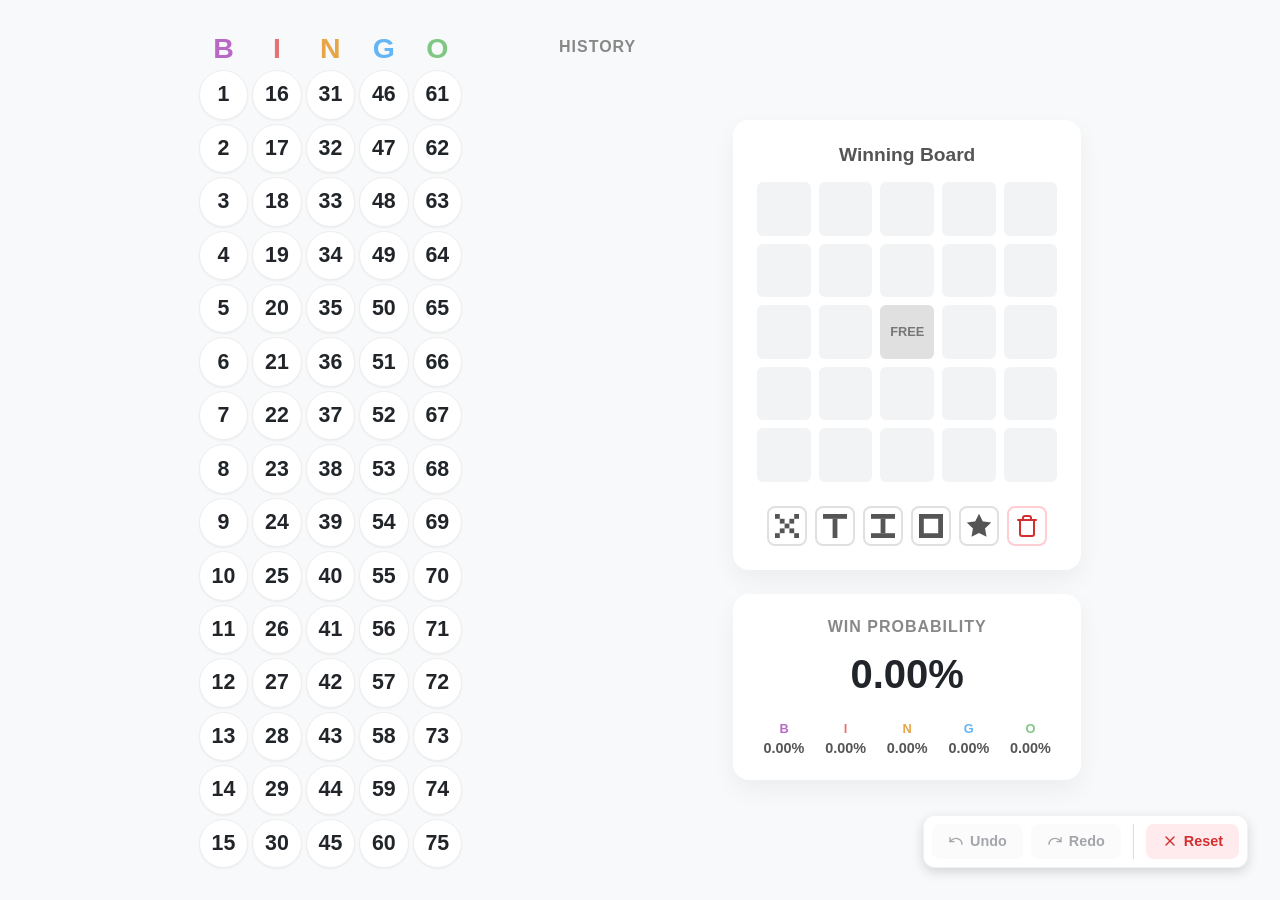
==== bingo/index.html @ 702ffc0f "bingo: added bingo" ====
<!DOCTYPE html>
<html lang="en">

<head>
    <meta charset="UTF-8">
    <meta name="viewport" content="width=device-width, initial-scale=1.0">
    <title>Bingo Caller</title>
    <style>
        :root {
            --color-b: #ba68c8;
            --color-i: #e57373;
            --color-n: #e6a647;
            --color-g: #64b5f6;
            --color-o: #81c784;
            --bg-color: #f8f9fa;
            --text-color: #212529;
            --border-color: #dee2e6;
            --highlight-text: #ffffff;

            /* Dynamic cell size calculation:
               We have 15 cells + 1 header row = ~16 units height.
               Fixed vertical space: 2rem (main padding) + ~8rem (gaps).
               Let's be conservative: (100vh - 10rem) / 16.
            */
            --gap-size: 0.25rem;
            --cell-size: calc(((100vh - 8rem)/15) - var(--gap-size));
            --font-size: calc(var(--cell-size) * 0.45);

            /* Calculated board height for alignment */
            --board-height: calc((var(--cell-size) * 16) + (var(--gap-size) * 16));
        }

        body {
            font-family: 'Inter', -apple-system, BlinkMacSystemFont, "Segoe UI", Roboto, Helvetica, Arial, sans-serif;
            background-color: var(--bg-color);
            color: var(--text-color);
            margin: 0;
            height: 100vh;
            overflow: hidden;
            display: flex;
            justify-content: center;
        }

        main {
            display: flex;
            justify-content: center;
            gap: 100px;
            /* Requested 100px gap */
            padding: 2rem;
            height: 100vh;
            box-sizing: border-box;
            width: 100%;
            max-width: 1800px;
            margin: 0 auto;
        }

        /* Called Numbers Grid (Left) */
        .board-container {
            display: flex;
            flex-direction: column;
            justify-content: center;
            height: 100%;
        }

        .board-header {
            display: grid;
            grid-template-columns: repeat(5, 1fr);
            text-align: center;
            font-weight: 900;
            font-size: calc(var(--cell-size) * 0.6);
            margin-bottom: var(--gap-size);
            gap: var(--gap-size);
            height: 3rem;
        }

        .letter-b {
            color: var(--color-b);
        }

        .letter-i {
            color: var(--color-i);
        }

        .letter-n {
            color: var(--color-n);
        }

        .letter-g {
            color: var(--color-g);
        }

        .letter-o {
            color: var(--color-o);
        }

        .board-grid {
            display: grid;
            grid-template-columns: repeat(5, 1fr);
            gap: var(--gap-size);
        }

        .board-col {
            display: flex;
            flex-direction: column;
            gap: var(--gap-size);
        }

        .number-cell {
            width: var(--cell-size);
            height: var(--cell-size);
            display: flex;
            align-items: center;
            justify-content: center;
            font-size: var(--font-size);
            font-weight: 600;
            border: 1px solid #eee;
            border-radius: 50%;
            cursor: pointer;
            transition: transform 0.1s, background-color 0.2s;
            user-select: none;
            background: white;
            box-shadow: 0 1px 2px rgba(0, 0, 0, 0.05);
        }

        .number-cell:hover {
            transform: scale(1.1);
            z-index: 1;
            box-shadow: 0 2px 4px rgba(0, 0, 0, 0.1);
        }

        .number-cell.called {
            color: var(--highlight-text);
            border-color: transparent;
            box-shadow: inset 0 2px 4px rgba(0, 0, 0, 0.1);
        }

        .number-cell.called.b {
            background-color: var(--color-b);
        }

        .number-cell.called.i {
            background-color: var(--color-i);
        }

        .number-cell.called.n {
            background-color: var(--color-n);
        }

        .number-cell.called.g {
            background-color: var(--color-g);
        }

        .number-cell.called.o {
            background-color: var(--color-o);
        }

        /* History List (Middle) */
        .history-container {
            display: flex;
            flex-direction: column;
            justify-content: center;
            /* Align vertically with board */
            height: 100%;
            width: calc(var(--cell-size) * 1.5);
            align-items: center;
        }

        /* Wrapper with fixed height to match board */
        .history-wrapper {
            display: flex;
            flex-direction: column;
            align-items: center;
            height: var(--board-height);
            width: 150%;
            overflow: hidden;
            /* Fade out effect at the bottom */
            mask-image: linear-gradient(to bottom, black 80%, transparent 100%);
            -webkit-mask-image: linear-gradient(to bottom, black 80%, transparent 100%);
        }

        .history-title {
            font-size: 1rem;
            text-transform: uppercase;
            letter-spacing: 1px;
            color: #888;
            margin: 0 0 1rem 0;
            text-align: center;
            flex-shrink: 0;
        }

        .history-list {
            display: flex;
            flex-direction: column;
            align-items: center;
            gap: 0.5rem;
            width: 100%;
            padding-bottom: 2rem;
        }

        .history-item {
            width: calc(var(--cell-size) * 1.5);
            height: calc(var(--cell-size) * 1.5);
            border-radius: 50%;
            display: flex;
            flex-direction: column;
            align-items: center;
            justify-content: center;
            font-weight: bold;
            color: white;
            font-size: var(--font-size);
            box-shadow: 0 2px 4px rgba(0, 0, 0, 0.1);
            flex-shrink: 0;
            position: relative;
            /* Smooth transition for position changes (existing items moving down) */
            transition: transform 0.3s cubic-bezier(0.175, 0.885, 0.32, 1.275);
        }

        /* Only new items get the scale animation */
        .history-item.new-item {
            animation: popIn 0.3s cubic-bezier(0.175, 0.885, 0.32, 1.275);
        }

        .history-item span.letter {
            font-size: 0.7em;
            opacity: 0.9;
            position: absolute;
            top: 15%;
        }

        .history-item span.number {
            margin-top: 0.6em;
        }

        @keyframes popIn {
            from {
                transform: scale(0);
                opacity: 0;
            }

            to {
                transform: scale(1);
                opacity: 1;
            }
        }

        /* Mock Board (Right) */
        .right-panel {
            display: flex;
            flex-direction: column;
            align-items: center;
            justify-content: center;
        }

        .mock-board-container {
            background: white;
            padding: 1.5rem;
            border-radius: 16px;
            box-shadow: 0 10px 25px rgba(0, 0, 0, 0.05);
            display: flex;
            flex-direction: column;
            align-items: center;
            width: fit-content;
            /* Ensure it fits content */
        }

        .mock-title {
            margin-top: 0;
            margin-bottom: 1rem;
            font-size: 1.2rem;
            color: #555;
        }

        .mock-grid {
            display: grid;
            grid-template-columns: repeat(5, 1fr);
            grid-template-rows: repeat(5, 1fr);
            gap: 8px;
            width: 300px;
            height: 300px;
        }

        .mock-cell {
            background: #f1f3f5;
            border-radius: 6px;
            cursor: pointer;
            transition: all 0.2s;
            display: flex;
            align-items: center;
            justify-content: center;
        }

        .mock-cell:hover {
            background: #e9ecef;
        }

        .mock-cell.active {
            background-color: #4caf50;
            box-shadow: inset 0 0 0 2px #2e7d32;
        }

        .mock-cell.free-space {
            background-color: #e0e0e0;
            font-size: 0.8rem;
            font-weight: bold;
            color: #777;
            cursor: default;
        }

        /* Layout Presets */
        .presets-container {
            margin-top: 1.5rem;
            display: flex;
            flex-direction: column;
            gap: 0.75rem;
            width: 100%;
        }

        .presets-row {
            display: flex;
            gap: 0.5rem;
            justify-content: center;
            flex-wrap: wrap;
        }

        .preset-btn {
            padding: 0;
            width: 40px;
            height: 40px;
            border: 2px solid #e0e0e0;
            background: white;
            border-radius: 8px;
            cursor: pointer;
            display: flex;
            align-items: center;
            justify-content: center;
            color: #555;
            transition: all 0.2s;
        }

        .preset-btn svg {
            width: 24px;
            height: 24px;
            fill: currentColor;
        }

        .preset-btn:hover {
            background: #f5f5f5;
            border-color: #4caf50;
            color: #2e7d32;
            transform: translateY(-1px);
        }

        .preset-btn:active {
            transform: translateY(0);
        }

        .preset-btn.clear {
            border-color: #ffcdd2;
            color: #d32f2f;
        }

        .preset-btn.clear svg {
            fill: none;
            stroke: currentColor;
            stroke-width: 2;
        }

        .preset-btn.clear:hover {
            background: #ffebee;
            border-color: #e57373;
        }

        /* Normal Rules Mode Styles */
        .mock-grid {
            position: relative;
            /* For absolute positioning of SVG */
        }

        .winning-lines-svg {
            position: absolute;
            top: 0;
            left: 0;
            width: 100%;
            height: 100%;
            pointer-events: none;
            /* Let clicks pass through to cells */
            z-index: 10;
            opacity: 0;
            transition: opacity 0.3s;
        }

        .mock-grid.normal-mode .winning-lines-svg {
            opacity: 1;
        }

        .mock-grid.normal-mode .mock-cell {
            opacity: 0.3;
            /* Dim the cells */
        }

        /* Ensure free space stays visible/distinct if needed, or dim it too */
        .mock-grid.normal-mode .mock-cell.free-space {
            opacity: 0.5;
        }

        .winning-lines-svg line {
            stroke-width: 3;
            stroke-linecap: round;
        }

        /* Colorful lines */
        .line-row {
            stroke: var(--color-i);
        }

        .line-col {
            stroke: var(--color-g);
        }

        .line-diag {
            stroke: var(--color-n);
        }

        .preset-btn.active {
            background: #e8f5e9;
            border-color: #4caf50;
            color: #2e7d32;
        }

        /* Floating Toolbar */
        .toolbar {
            position: fixed;
            bottom: 2rem;
            right: 2rem;
            background: white;
            padding: 0.5rem;
            border-radius: 12px;
            box-shadow: 0 4px 12px rgba(0, 0, 0, 0.15);
            display: flex;
            gap: 0.5rem;
            z-index: 100;
            border: 1px solid rgba(0, 0, 0, 0.05);
        }

        .btn {
            padding: 0.6rem 1rem;
            border: none;
            background: #f8f9fa;
            border-radius: 8px;
            cursor: pointer;
            font-size: 0.9rem;
            font-weight: 600;
            color: #495057;
            transition: all 0.2s;
            display: flex;
            align-items: center;
            gap: 6px;
        }

        .btn:hover:not(:disabled) {
            background-color: #e9ecef;
            transform: translateY(-1px);
        }

        .btn:active:not(:disabled) {
            transform: translateY(0);
        }

        .btn:disabled {
            opacity: 0.5;
            cursor: not-allowed;
            background: #f8f9fa;
        }

        .btn-reset {
            color: #d32f2f;
            background: #ffebee;
        }

        .btn-reset:hover {
            background: #ffcdd2;
        }

        .btn-reset.confirming {
            background: #c62828;
            color: white;
        }

        .btn-reset.confirming:hover {
            background: #b71c1c;
        }

        /* Win Probability Component */
        .probability-container {
            margin-top: 1.5rem;
            background: white;
            padding: 1.5rem;
            border-radius: 16px;
            box-shadow: 0 10px 25px rgba(0, 0, 0, 0.05);
            width: 100%;
            box-sizing: border-box;
        }

        .prob-header {
            font-size: 1rem;
            text-transform: uppercase;
            letter-spacing: 1px;
            color: #888;
            margin: 0 0 1rem 0;
            text-align: center;
        }

        .global-prob {
            font-size: 2.5rem;
            font-weight: 800;
            text-align: center;
            color: var(--text-color);
            margin-bottom: 1.5rem;
            font-feature-settings: "tnum";
            font-variant-numeric: tabular-nums;
        }

        .prob-grid {
            display: grid;
            grid-template-columns: repeat(5, 1fr);
            gap: 0.5rem;
        }

        .prob-col {
            display: flex;
            flex-direction: column;
            align-items: center;
            gap: 0.25rem;
        }

        .prob-label {
            font-size: 0.8rem;
            font-weight: 700;
        }

        .prob-value {
            font-size: 0.9rem;
            font-weight: 600;
            color: #555;
            font-feature-settings: "tnum";
            font-variant-numeric: tabular-nums;
        }
    </style>
</head>

<body>

    <main>
        <!-- Left: Called Numbers Board -->
        <div class="board-container">
            <div class="board-header">
                <div class="letter-b">B</div>
                <div class="letter-i">I</div>
                <div class="letter-n">N</div>
                <div class="letter-g">G</div>
                <div class="letter-o">O</div>
            </div>
            <div class="board-grid" id="mainBoard">
                <!-- Generated by JS -->
            </div>
        </div>

        <!-- Middle: History -->
        <div class="history-container">
            <div class="history-wrapper">
                <h2 class="history-title">History</h2>
                <div class="history-list" id="historyList">
                    <!-- Generated by JS -->
                </div>
            </div>
        </div>

        <!-- Right: Mock Board -->
        <div class="right-panel">
            <div class="mock-board-container">
                <h2 class="mock-title">Winning Board</h2>
                <div class="mock-grid" id="mockBoard">
                    <!-- SVG Overlay for Normal Rules -->
                    <svg class="winning-lines-svg" viewBox="0 0 100 100" preserveAspectRatio="none">
                        <!-- Rows -->
                        <line x1="2" y1="10" x2="98" y2="10" class="line-row" />
                        <line x1="2" y1="30" x2="98" y2="30" class="line-row" />
                        <line x1="2" y1="50" x2="98" y2="50" class="line-row" />
                        <line x1="2" y1="70" x2="98" y2="70" class="line-row" />
                        <line x1="2" y1="90" x2="98" y2="90" class="line-row" />
                        <!-- Cols -->
                        <line x1="10" y1="2" x2="10" y2="98" class="line-col" />
                        <line x1="30" y1="2" x2="30" y2="98" class="line-col" />
                        <line x1="50" y1="2" x2="50" y2="98" class="line-col" />
                        <line x1="70" y1="2" x2="70" y2="98" class="line-col" />
                        <line x1="90" y1="2" x2="90" y2="98" class="line-col" />
                        <!-- Diagonals -->
                        <line x1="2" y1="2" x2="98" y2="98" class="line-diag" />
                        <line x1="98" y1="2" x2="2" y2="98" class="line-diag" />
                    </svg>
                    <!-- Generated by JS -->
                </div>
                <div class="presets-container">
                    <div class="presets-row">
                        <button class="preset-btn" onclick="applyPreset('X')" title="X Pattern">
                            <svg viewBox="0 0 5 5">
                                <rect x="0" y="0" width="1" height="1" />
                                <rect x="4" y="0" width="1" height="1" />
                                <rect x="1" y="1" width="1" height="1" />
                                <rect x="3" y="1" width="1" height="1" />
                                <rect x="2" y="2" width="1" height="1" />
                                <rect x="1" y="3" width="1" height="1" />
                                <rect x="3" y="3" width="1" height="1" />
                                <rect x="0" y="4" width="1" height="1" />
                                <rect x="4" y="4" width="1" height="1" />
                            </svg>
                        </button>
                        <button class="preset-btn" onclick="applyPreset('T')" title="T Pattern">
                            <svg viewBox="0 0 5 5">
                                <rect x="0" y="0" width="5" height="1" />
                                <rect x="2" y="1" width="1" height="4" />
                            </svg>
                        </button>
                        <button class="preset-btn" onclick="applyPreset('I')" title="I Pattern">
                            <svg viewBox="0 0 5 5">
                                <rect x="0" y="0" width="5" height="1" />
                                <rect x="2" y="1" width="1" height="3" />
                                <rect x="0" y="4" width="5" height="1" />
                            </svg>
                        </button>
                        <button class="preset-btn" onclick="applyPreset('Square')" title="Square Pattern">
                            <svg viewBox="0 0 5 5">
                                <path d="M0 0h5v5h-5z M1 1v3h3v-3z" fill-rule="evenodd" />
                            </svg>
                        </button>
                        <button class="preset-btn" id="btnNormalRules" onclick="toggleNormalRules()"
                            title="Normal Rules (Any Line)">
                            <svg viewBox="0 0 24 24" fill="none" stroke="currentColor" stroke-width="2">
                                <path
                                    d="M12 2l3.09 6.26L22 9.27l-5 4.87 1.18 6.88L12 17.77l-6.18 3.25L7 14.14 2 9.27l6.91-1.01L12 2z" />
                            </svg>
                        </button>
                        <button class="preset-btn clear" onclick="clearPattern()" title="Clear Board">
                            <svg viewBox="0 0 24 24" stroke-linecap="round" stroke-linejoin="round">
                                <path d="M3 6h18" />
                                <path d="M19 6v14c0 1-1 2-2 2H7c-1 0-2-1-2-2V6" />
                                <path d="M8 6V4c0-1 1-2 2-2h4c1 0 2 1 2 2v2" />
                            </svg>
                        </button>
                    </div>
                </div>
            </div>

            <!-- Win Probability -->
            <div class="probability-container">
                <h3 class="prob-header">Win Probability</h3>
                <div class="global-prob" id="globalProb">0.0%</div>
                <div class="prob-grid">
                    <div class="prob-col">
                        <span class="prob-label letter-b">B</span>
                        <span class="prob-value" id="prob-B">0.0%</span>
                    </div>
                    <div class="prob-col">
                        <span class="prob-label letter-i">I</span>
                        <span class="prob-value" id="prob-I">0.0%</span>
                    </div>
                    <div class="prob-col">
                        <span class="prob-label letter-n">N</span>
                        <span class="prob-value" id="prob-N">0.0%</span>
                    </div>
                    <div class="prob-col">
                        <span class="prob-label letter-g">G</span>
                        <span class="prob-value" id="prob-G">0.0%</span>
                    </div>
                    <div class="prob-col">
                        <span class="prob-label letter-o">O</span>
                        <span class="prob-value" id="prob-O">0.0%</span>
                    </div>
                </div>
            </div>
        </div>
    </main>

    <!-- Floating Toolbar -->
    <div class="toolbar">
        <button id="undoBtn" class="btn" onclick="undo()" disabled>
            <svg width="16" height="16" viewBox="0 0 24 24" fill="none" stroke="currentColor" stroke-width="2"
                stroke-linecap="round" stroke-linejoin="round">
                <path d="M3 7v6h6" />
                <path d="M21 17a9 9 0 0 0-9-9 9 9 0 0 0-6 2.3L3 13" />
            </svg>
            Undo
        </button>
        <button id="redoBtn" class="btn" onclick="redo()" disabled>
            <svg width="16" height="16" viewBox="0 0 24 24" fill="none" stroke="currentColor" stroke-width="2"
                stroke-linecap="round" stroke-linejoin="round">
                <path d="M21 7v6h-6" />
                <path d="M3 17a9 9 0 0 1 9-9 9 9 0 0 1 6 2.3L21 13" />
            </svg>
            Redo
        </button>
        <div style="width: 1px; background: #ddd; margin: 0 4px;"></div>
        <button id="resetBtn" class="btn btn-reset" onclick="handleResetClick(event)">
            <svg width="16" height="16" viewBox="0 0 24 24" fill="none" stroke="currentColor" stroke-width="2"
                stroke-linecap="round" stroke-linejoin="round">
                <line x1="18" y1="6" x2="6" y2="18"></line>
                <line x1="6" y1="6" x2="18" y2="18"></line>
            </svg>
            <span id="resetText">Reset</span>
        </button>
    </div>

    <script>
        // State
        const TOTAL_NUMBERS = 75;
        let calledNumbers = new Set(); // Set of numbers (1-75)
        let historyStack = []; // Array of numbers in order of call
        let redoStack = []; // Array of numbers popped from history
        let resetConfirming = false;
        let isResetting = false;
        let isNormalRules = false;

        // DOM Elements
        const mainBoard = document.getElementById('mainBoard');
        const historyList = document.getElementById('historyList');
        const mockBoard = document.getElementById('mockBoard');
        const undoBtn = document.getElementById('undoBtn');
        const redoBtn = document.getElementById('redoBtn');
        const resetBtn = document.getElementById('resetBtn');
        const resetText = document.getElementById('resetText');

        // Constants
        const LETTERS = ['B', 'I', 'N', 'G', 'O'];
        const RANGES = {
            'B': [1, 15],
            'I': [16, 30],
            'N': [31, 45],
            'G': [46, 60],
            'O': [61, 75]
        };

        function getLetterForNumber(num) {
            if (num <= 15) return 'B';
            if (num <= 30) return 'I';
            if (num <= 45) return 'N';
            if (num <= 60) return 'G';
            return 'O';
        }

        function getColorClass(letter) {
            return letter.toLowerCase();
        }

        // Initialization
        function init() {
            console.log('init called');
            renderBoard();
            renderMockBoard();
            loadState();
            updateUI();

            // Click outside listener to cancel reset
            document.addEventListener('click', (e) => {
                if (resetConfirming && !resetBtn.contains(e.target) && !isResetting) {
                    cancelReset();
                }
            });

            // Initial UI update for normal rules button
            updateNormalRulesUI();
        }

        // Render Main Board
        function renderBoard() {
            console.log('renderBoard called');
            mainBoard.innerHTML = '';

            // Create 5 columns
            for (let i = 0; i < 5; i++) {
                const letter = LETTERS[i];
                const [start, end] = RANGES[letter];
                const colDiv = document.createElement('div');
                colDiv.className = 'board-col';

                for (let num = start; num <= end; num++) {
                    const cell = document.createElement('div');
                    cell.className = `number-cell ${getColorClass(letter)}`;
                    cell.textContent = num;
                    cell.id = `cell-${num}`;
                    cell.onclick = () => toggleNumber(num);
                    colDiv.appendChild(cell);
                }
                mainBoard.appendChild(colDiv);
            }
        }

        // Render Mock Board (5x5)
        function renderMockBoard() {
            // Keep the SVG overlay!
            const svg = mockBoard.querySelector('.winning-lines-svg');
            mockBoard.innerHTML = '';
            if (svg) mockBoard.appendChild(svg);

            for (let i = 0; i < 25; i++) {
                const cell = document.createElement('div');
                cell.className = 'mock-cell';
                if (i === 12) { // Center free space
                    cell.classList.add('free-space');
                    cell.textContent = 'FREE';
                } else {
                    cell.onclick = function () {
                        if (isResetting) return;
                        // If in normal mode, clicking a cell switches to custom mode
                        if (isNormalRules) {
                            isNormalRules = false;
                            updateNormalRulesUI();
                        }
                        this.classList.toggle('active');
                        saveState();
                        updateProbabilityDisplay();
                    };
                }
                mockBoard.appendChild(cell);
            }
        }

        // Game Logic
        function toggleNumber(num) {
            if (isResetting) return;
            if (resetConfirming) cancelReset();

            if (calledNumbers.has(num)) {
                return;
            }

            calledNumbers.add(num);
            historyStack.push(num);
            redoStack = []; // Clear redo stack on new action
            saveState();
            updateUI();
        }

        function undo() {
            if (isResetting) return;
            if (resetConfirming) cancelReset();
            if (historyStack.length === 0) return;
            const num = historyStack.pop();
            calledNumbers.delete(num);
            redoStack.push(num);
            saveState();
            updateUI();
        }

        function redo() {
            if (isResetting) return;
            if (resetConfirming) cancelReset();
            if (redoStack.length === 0) return;
            const num = redoStack.pop();
            calledNumbers.add(num);
            historyStack.push(num);
            saveState();
            updateUI();
        }

        function handleResetClick(e) {
            e.stopPropagation(); // Prevent document click from firing immediately
            if (isResetting) return;

            if (!resetConfirming) {
                // First click: Enter confirmation mode
                resetConfirming = true;
                resetBtn.classList.add('confirming');
                resetText.textContent = 'Confirm';
            } else {
                // Second click: Execute reset
                resetGame();
            }
        }

        function cancelReset() {
            if (isResetting) return;
            resetConfirming = false;
            resetBtn.classList.remove('confirming');
            resetText.textContent = 'Reset';
        }

        function resetGame() {
            if (isResetting) return;
            isResetting = true;

            // Animate clearing the board
            const interval = setInterval(() => {
                if (historyStack.length === 0) {
                    clearInterval(interval);
                    // Final cleanup
                    calledNumbers.clear();
                    redoStack = [];
                    localStorage.removeItem('bingoState');
                    isResetting = false;
                    cancelReset(); // Reset button state
                    updateUI();
                } else {
                    const num = historyStack.pop();
                    calledNumbers.delete(num);
                    // We don't add to redoStack during reset animation
                    updateUI();
                }
            }, 50);
        }

        // UI Updates
        function updateUI() {
            // Update Grid Highlights
            for (let i = 1; i <= TOTAL_NUMBERS; i++) {
                const cell = document.getElementById(`cell-${i}`);
                if (calledNumbers.has(i)) {
                    cell.classList.add('called');
                } else {
                    cell.classList.remove('called');
                }
            }

            // Update History List
            historyList.innerHTML = '';
            // Show in reverse chronological order (newest first)
            [...historyStack].reverse().forEach((num, index) => {
                const letter = getLetterForNumber(num);
                const item = document.createElement('div');
                item.className = 'history-item';

                // Add 'new-item' class to the first item (most recent), but NOT during reset
                if (index === 0 && !isResetting) {
                    item.classList.add('new-item');
                    // Remove the class after animation completes to prevent re-animation
                    setTimeout(() => {
                        item.classList.remove('new-item');
                    }, 300); // Match animation duration
                }

                item.style.backgroundColor = `var(--color-${getColorClass(letter)})`;

                const letterSpan = document.createElement('span');
                letterSpan.className = 'letter';
                letterSpan.textContent = letter;

                const numSpan = document.createElement('span');
                numSpan.className = 'number';
                numSpan.textContent = num;

                item.appendChild(letterSpan);
                item.appendChild(numSpan);
                historyList.appendChild(item);
            });

            // Update Buttons
            undoBtn.disabled = historyStack.length === 0 || isResetting;
            redoBtn.disabled = redoStack.length === 0 || isResetting;
            resetBtn.disabled = isResetting;

            updateProbabilityDisplay();
        }

        // Persistence
        function saveState() {
            // Get target pattern state
            const targetPattern = [];
            const mockCells = mockBoard.querySelectorAll('.mock-cell:not(.free-space)');
            mockCells.forEach((cell, idx) => {
                if (cell.classList.contains('active')) {
                    targetPattern.push(idx >= 12 ? idx + 1 : idx); // Adjust for free space at index 12
                }
            });

            const state = {
                history: historyStack,
                redo: redoStack,
                targetPattern: targetPattern,
                isNormalRules: isNormalRules
            };
            localStorage.setItem('bingoState', JSON.stringify(state));
        }

        function loadState() {
            const saved = localStorage.getItem('bingoState');
            if (saved) {
                try {
                    const state = JSON.parse(saved);
                    if (state.history) historyStack = state.history;
                    if (state.redo) redoStack = state.redo;
                    if (state.calledNumbers) calledNumbers = new Set(state.calledNumbers); // Legacy support if needed
                    // Rebuild calledNumbers from history if not present (which is how it was before)
                    calledNumbers = new Set(historyStack);

                    if (state.isNormalRules) {
                        isNormalRules = true;
                    }

                    // Restore pattern
                    if (state.targetPattern) {
                        const cells = mockBoard.querySelectorAll('.mock-cell');
                        state.targetPattern.forEach(idx => {
                            // Restore active state for cells.
                            // Note: Saved indices skip the center (free space) if >= 12.
                            // We need to map them back to the 0-24 grid.
                            if (cells[idx]) cells[idx].classList.add('active');
                        });
                    }

                    updateNormalRulesUI();

                } catch (e) {
                    console.error("Error loading state", e);
                }
            }
        }

        // New Functions for Normal Rules
        function toggleNormalRules() {
            isNormalRules = !isNormalRules;
            if (isNormalRules) {
                // Clear custom pattern when switching to normal rules to avoid confusion.
                const cells = mockBoard.querySelectorAll('.mock-cell');
                cells.forEach(c => c.classList.remove('active'));
            }
            updateNormalRulesUI();
            saveState();
            updateProbabilityDisplay();
        }

        function updateNormalRulesUI() {
            const btn = document.getElementById('btnNormalRules');
            if (isNormalRules) {
                mockBoard.classList.add('normal-mode');
                if (btn) btn.classList.add('active');
            } else {
                mockBoard.classList.remove('normal-mode');
                if (btn) btn.classList.remove('active');
            }
        }



        // Preset Patterns
        function applyPreset(pattern) {
            if (isResetting) return;
            if (resetConfirming) cancelReset();

            // Disable normal rules when applying a preset
            isNormalRules = false;
            updateNormalRulesUI();

            // First, clear all cells
            const mockCells = mockBoard.querySelectorAll('.mock-cell:not(.free-space)');
            mockCells.forEach(cell => cell.classList.remove('active'));

            // Define preset patterns (indices 0-24, where 12 is FREE space)
            let indices = [];

            switch (pattern) {
                case 'X':
                    // Diagonal X pattern
                    indices = [0, 4, 6, 8, 12, 16, 18, 20, 24];
                    break;
                case 'T':
                    // T pattern (top row + middle column)
                    indices = [0, 1, 2, 3, 4, 7, 12, 17, 22];
                    break;
                case 'I':
                    // I pattern (middle column)
                    indices = [0, 1, 2, 3, 4, 7, 12, 17, 20, 21, 22, 23, 24];
                    break;
                case 'Square':
                    // Outer square (edges)
                    indices = [0, 1, 2, 3, 4, 5, 9, 10, 14, 15, 19, 20, 21, 22, 23, 24];
                    break;
            }

            // Apply the pattern
            mockCells.forEach((cell, idx) => {
                const adjustedIdx = idx >= 12 ? idx + 1 : idx;
                if (indices.includes(adjustedIdx)) {
                    cell.classList.add('active');
                }
            });

            saveState();
            updateProbabilityDisplay();
        }

        function clearPattern() {
            if (isResetting) return;
            if (resetConfirming) cancelReset();

            // Disable normal rules when clearing
            isNormalRules = false;
            updateNormalRulesUI();

            const mockCells = mockBoard.querySelectorAll('.mock-cell:not(.free-space)');
            mockCells.forEach(cell => cell.classList.remove('active'));

            saveState();
            updateProbabilityDisplay();
        }

        // Win Probability Logic

        // Helper: Factorial
        const factorials = [1];
        function factorial(n) {
            if (n < 0) return 0;
            if (factorials[n]) return factorials[n];
            let res = factorials[factorials.length - 1];
            for (let i = factorials.length; i <= n; i++) {
                res *= i;
                factorials[i] = res;
            }
            return res;
        }

        // Helper: Combinations (nCk)
        function combinations(n, k) {
            if (k < 0 || k > n) return 0;
            return factorial(n) / (factorial(k) * factorial(n - k));
        }

        // Hypergeometric Probability
        // N: Population size (15 numbers in a column)
        // K: Successes in population (Numbers marked on the card in this column)
        // n: Sample size (Number of balls called in this column)
        // k: Number of observed successes (Number of matches)
        // Returns P(X = k)
        function calculateHypergeometricProbability(N, K, n, k) {
            return (combinations(K, k) * combinations(N - K, n - k)) / combinations(N, n);
        }

        // Calculate probability for a specific column pattern
        // Returns { probMatch, probMatchWithTrigger }
        // probMatch: Prob that the card has the required slots marked given the current calls.
        // probMatchWithTrigger: Prob that the card has (required - 1) slots marked AND the next ball is the missing one.
        function calculateColumnPatternProbability(colIndex, requiredSlots) {
            // requiredSlots: Array of row indices (0-4) required in this column.
            // Filter out Free Space (2,2) if it's in the requirements, as it's always marked.
            const neededRows = requiredSlots.filter(r => !(colIndex === 2 && r === 2));
            const numNeeded = neededRows.length;

            if (numNeeded === 0) return { probMatch: 1.0, probMatchWithTrigger: 0.0 };

            // Get current state of this column
            const letter = LETTERS[colIndex];
            const [start, end] = RANGES[letter];
            let k_c = 0; // Number of balls called in this column
            for (let num = start; num <= end; num++) {
                if (calledNumbers.has(num)) k_c++;
            }

            // Parameters for Hypergeometric
            const N = 15; // Total numbers in column on card
            const n_draws = k_c; // Number of balls called

            // probMatch: Probability that the card has ALL `numNeeded` slots filled given `k_c` calls.
            // This is P(X = numNeeded) where X ~ Hypergeometric(N=15, K=numNeeded, n=k_c).
            // However, we are drawing `k_c` balls from 15, and we want to know if our `numNeeded` specific slots are in the draw.
            // This is equivalent to: Ways to choose `k_c` such that all `numNeeded` are included.
            const probMatch = combinations(15 - numNeeded, k_c - numNeeded) / combinations(15, k_c);

            // probWinNext: Probability that the card is "1 away" AND the next ball is the missing one.
            // 1. State "1 away": Exactly (numNeeded - 1) slots are filled.
            //    For a specific missing slot `m`, ways to choose `k_c` calls such that `m` is NOT called but others are:
            //    Ways = C(15 - numNeeded, k_c - (numNeeded - 1)).
            //    P(Specific m missing) = Ways / C(15, k_c).
            // 2. Next ball is `m`: P(Next is m) = 1 / (75 - totalCalled).
            // Total P(Win Next) = Sum over all `m` of P(State m missing) * P(Next is m).

            const waysToHaveOneMissing = combinations(15 - numNeeded, k_c - (numNeeded - 1));
            const totalWays = combinations(15, k_c);
            const probOneMissingState = waysToHaveOneMissing / totalWays;

            const totalCalled = calledNumbers.size;
            const probNextIsM = 1 / (75 - totalCalled);

            const probWinNext = numNeeded * probOneMissingState * probNextIsM;

            return { probMatch, probWinNext };
        }

        function calculateWinProbability(targetColIndex) {
            let totalProb = 0;

            if (isNormalRules) {
                // Standard Rules
                // Iterate over all 5 slots in the column.
                // For each slot `t` (r, targetColIndex):
                // Calculate P(Win via t) = P(t is empty) * P(Any Vector passing through t is Ready | t empty) * P(Next is t).

                const k_c = getCallsInColumn(targetColIndex);
                const P_t_empty = 1 - (k_c / 15);

                // P_Col_Ready: Probability that the other 4 slots in this column are filled, given t is empty.
                // Uses Hypergeometric distribution: Ways to pick k_c calls from 14 (excluding t) such that 4 specific others are included.
                let P_Col_Ready = 0;
                if (k_c >= 4) {
                    P_Col_Ready = combinations(10, k_c - 4) / combinations(14, k_c);
                }

                // Iterate rows to calculate P(Win via t) for each slot t
                for (let r = 0; r < 5; r++) {
                    // Skip Free Space (2,2) as it cannot be the "Next Ball"
                    if (targetColIndex === 2 && r === 2) continue;

                    // P_Row_Ready: Probability that the other 4 slots in the row are filled.
                    // Assumes independence between columns.
                    let P_Row_Ready = 1.0;
                    for (let c = 0; c < 5; c++) {
                        if (c === targetColIndex) continue;
                        if (r === 2 && c === 2) {
                            P_Row_Ready *= 1.0; // Free space
                        } else {
                            P_Row_Ready *= (getCallsInColumn(c) / 15);
                        }
                    }

                    // P_Diag_Ready: Probability that diagonals passing through t are filled.
                    let P_Diag_Ready_1 = 0;
                    let P_Diag_Ready_2 = 0;

                    if (r === targetColIndex) { // Main Diag
                        P_Diag_Ready_1 = 1.0;
                        for (let i = 0; i < 5; i++) {
                            if (i === r) continue;
                            if (i === 2 && i === 2) { P_Diag_Ready_1 *= 1.0; }
                            else { P_Diag_Ready_1 *= (getCallsInColumn(i) / 15); }
                        }
                    }

                    if (r + targetColIndex === 4) { // Anti Diag
                        P_Diag_Ready_2 = 1.0;
                        for (let i = 0; i < 5; i++) {
                            if (i === r) continue;
                            if (i === 2 && (4 - i) === 2) { P_Diag_Ready_2 *= 1.0; }
                            else { P_Diag_Ready_2 *= (getCallsInColumn(4 - i) / 15); }
                        }
                    }

                    // Combine Probabilities
                    // P(Any Ready) = 1 - P(None Ready)
                    // P(None Ready) = (1 - P_Col)(1 - P_Row)(1 - P_D1)(1 - P_D2)
                    let notReady = (1 - P_Col_Ready) * (1 - P_Row_Ready);
                    if (r === targetColIndex) notReady *= (1 - P_Diag_Ready_1);
                    if (r + targetColIndex === 4) notReady *= (1 - P_Diag_Ready_2);

                    const P_Any_Ready = 1 - notReady;

                    // Term = P(t empty) * P(Any Ready | t empty) * P(Next is t)
                    // P(Next is t) = 1 / (75 - totalCalled)
                    const term = P_t_empty * P_Any_Ready * (1 / (75 - calledNumbers.size));
                    totalProb += term;
                }

            } else {
                // Static Layout
                const L = getActiveCells();
                // Filter for this column
                const requiredInCol = L.filter(c => c.c === targetColIndex).map(c => c.r);

                // If no requirements in this column, it can't trigger a win.
                if (requiredInCol.length === 0) return 0;

                // Calculate P(Win Next via this column).
                // Requires:
                // 1. All requirements in OTHER columns are ALREADY met.
                // 2. Requirements in THIS column are "1 away" (missing exactly 1).
                // 3. The missing one is the Next Ball.

                // P(Other Cols Ready) = Product of P(Col C Ready) for C != target.
                // Columns are independent for Static Layouts.

                let probOtherColsReady = 1.0;
                let probAllColsReady = 1.0; // P(Already Won)

                for (let c = 0; c < 5; c++) {
                    const reqC = L.filter(cell => cell.c === c).map(cell => cell.r);
                    const { probMatch } = calculateColumnPatternProbability(c, reqC);

                    probAllColsReady *= probMatch;

                    if (c !== targetColIndex) {
                        probOtherColsReady *= probMatch;
                    }
                }

                // P(This Col 1-Away and Win Next)
                const { probWinNext } = calculateColumnPatternProbability(targetColIndex, requiredInCol);

                const probAbsoluteWinNext = probOtherColsReady * probWinNext;

                // Conditional Probability: P(Win Next | Not Won Yet)
                // = P(Win Next) / (1 - P(Already Won))
                if (probAllColsReady >= 1.0) {
                    totalProb = 0; // Already won
                } else {
                    totalProb = probAbsoluteWinNext / (1 - probAllColsReady);
                }
            }

            return Math.min(totalProb, 1.0);
        }

        function getCallsInColumn(colIndex) {
            const letter = LETTERS[colIndex];
            const [start, end] = RANGES[letter];
            let count = 0;
            for (let num = start; num <= end; num++) {
                if (calledNumbers.has(num)) count++;
            }
            return count;
        }

        function getVectorsPassingThrough(r, c) {
            const vectors = [];

            // Row
            const rowVec = [];
            for (let i = 0; i < 5; i++) rowVec.push({ r: r, c: i });
            vectors.push(rowVec);

            // Col
            const colVec = [];
            for (let i = 0; i < 5; i++) colVec.push({ r: i, c: c });
            vectors.push(colVec);

            // Diagonals
            if (r === c) { // Main diagonal (0,0) to (4,4)
                const diag1 = [];
                for (let i = 0; i < 5; i++) diag1.push({ r: i, c: i });
                vectors.push(diag1);
            }

            if (r + c === 4) { // Anti-diagonal (0,4) to (4,0)
                const diag2 = [];
                for (let i = 0; i < 5; i++) diag2.push({ r: i, c: 4 - i });
                vectors.push(diag2);
            }

            return vectors;
        }

        function getActiveCells() {
            const cells = [];
            const mockCells = mockBoard.querySelectorAll('.mock-cell');
            mockCells.forEach((cell, idx) => {
                // idx is 0-24. 12 is free space.
                // Map mock board cells to (r, c) coordinates.
                // The mock board contains 25 cells (0-24).
                // Index 12 is the Free Space.
                // We only include cells that have the 'active' class.

                if (cell.classList.contains('active')) {
                    // We need the REAL index (0-24).
                    // But `mockCells` here includes free space?
                    // `mockBoard.querySelectorAll('.mock-cell')` INCLUDES free space.
                    // So idx is 0-24.
                    const r = Math.floor(idx / 5);
                    const c = idx % 5;
                    cells.push({ r, c });
                }
            });
            return cells;
        }

        function updateProbabilityDisplay() {
            // Calculate Global Probability
            // P_win_global = Sum over c in 0..4 of P(Win via Col c)
            // Note: P(Win via Col c) = P(Win | Next is in Col c) * P(Next is in Col c)
            // But calculateWinProbability returns P(Win via Col c) directly (relative to global state).
            // Wait, calculateWinProbability returns P(Win via Col c) which includes P(Next is in Col c).
            // So we just sum them up.

            let totalCalled = calledNumbers.size;
            let remaining = 75 - totalCalled;
            let globalProb = 0;

            if (remaining > 0) {
                for (let c = 0; c < 5; c++) {
                    const k_c = getCallsInColumn(c);

                    // Calculate P(Win via Col c)
                    const p_win_c = calculateWinProbability(c);

                    // Add to global
                    const letterChar = LETTERS[c];
                    const [start, end] = RANGES[letterChar];
                    let calledInCol = 0;
                    for (let num = start; num <= end; num++) {
                        if (calledNumbers.has(num)) calledInCol++;
                    }
                    const uncalledInCol = 15 - calledInCol;

                    const p_col = uncalledInCol / remaining;

                    // Update per-column display
                    // Display P(Win | Next is in Col) = P(Win via Col) / P(Next is in Col)
                    const letter = LETTERS[c];
                    const el = document.getElementById(`prob-${letter}`);
                    if (el) {
                        let displayProb = 0;
                        if (p_col > 0) {
                            displayProb = p_win_c / p_col;
                        }
                        el.textContent = (displayProb * 100).toFixed(2) + '%';
                    }

                    // Global Probability is sum of P(Win via Col)
                    globalProb += p_win_c;
                }
            } else {
                // No more balls
                for (let c = 0; c < 5; c++) {
                    const el = document.getElementById(`prob-${LETTERS[c]}`);
                    if (el) el.textContent = '0.00%';
                }
            }

            const globalEl = document.getElementById('globalProb');
            if (globalEl) {
                globalEl.textContent = (globalProb * 100).toFixed(2) + '%';
            }
        }

        // Start
        init();

    </script>

</body>

</html>
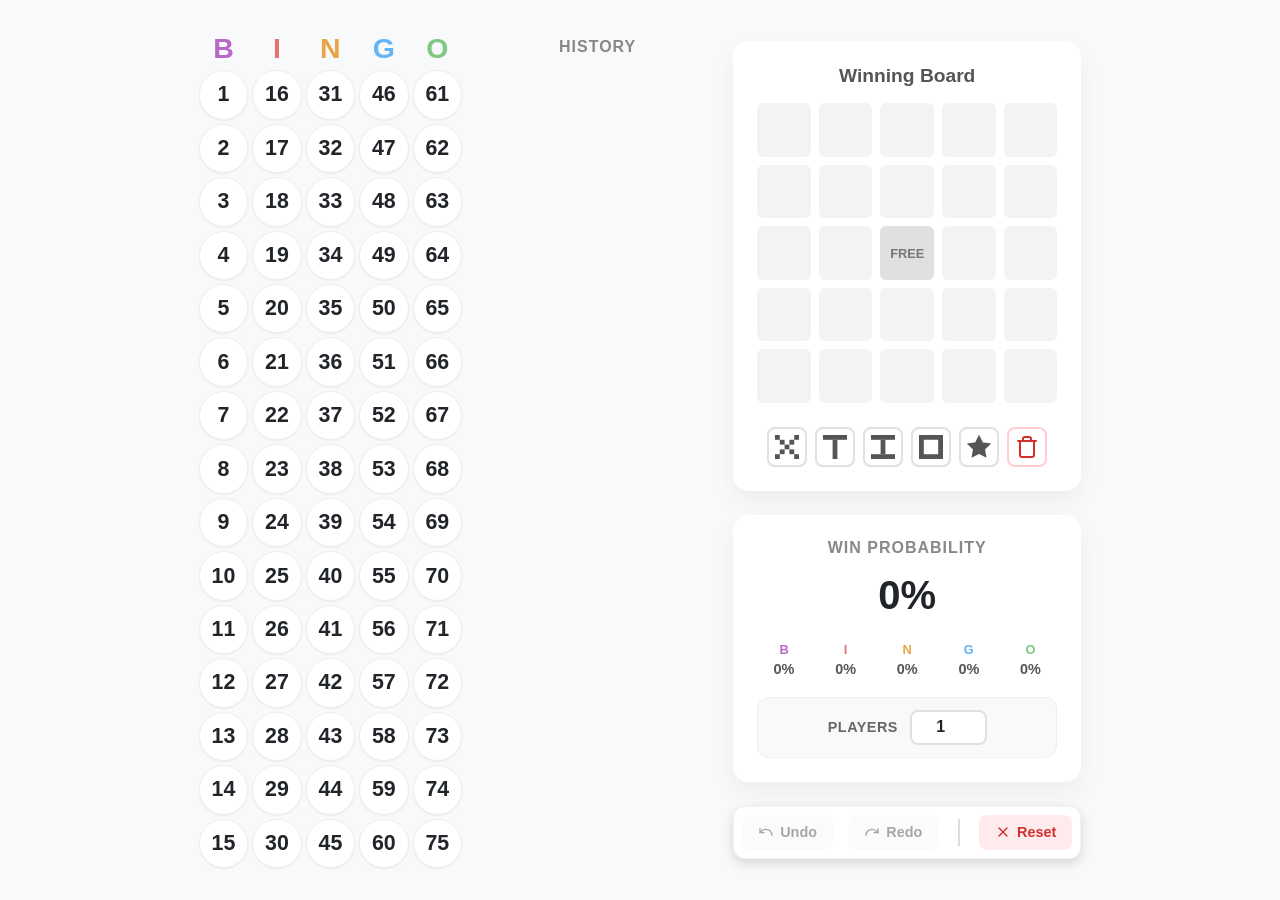
==== commit 7c6f01db: "bingo: better algorithm for probability" ====
--- a/bingo/index.html
+++ b/bingo/index.html
@@ -249,6 +249,7 @@
             flex-direction: column;
             align-items: center;
             justify-content: center;
+            gap: 1.5rem;
         }
 
         .mock-board-container {
@@ -429,16 +430,15 @@
 
         /* Floating Toolbar */
         .toolbar {
-            position: fixed;
-            bottom: 2rem;
-            right: 2rem;
             background: white;
+            width: 100%;
             padding: 0.5rem;
             border-radius: 12px;
             box-shadow: 0 4px 12px rgba(0, 0, 0, 0.15);
-            display: flex;
+            box-sizing: border-box;
+            display: flex;
+            justify-content: space-between;
             gap: 0.5rem;
-            z-index: 100;
             border: 1px solid rgba(0, 0, 0, 0.05);
         }
 
@@ -492,7 +492,6 @@
 
         /* Win Probability Component */
         .probability-container {
-            margin-top: 1.5rem;
             background: white;
             padding: 1.5rem;
             border-radius: 16px;
@@ -544,6 +543,45 @@
             color: #555;
             font-feature-settings: "tnum";
             font-variant-numeric: tabular-nums;
+        }
+
+        .player-count-control {
+            display: flex;
+            align-items: center;
+            justify-content: center;
+            gap: 0.75rem;
+            margin-top: 1.25rem;
+            padding: 0.75rem;
+            background: #f8f9fa;
+            border-radius: 12px;
+            border: 1px solid #eee;
+        }
+
+        .player-count-control label {
+            font-size: 0.9rem;
+            font-weight: 600;
+            color: #666;
+            text-transform: uppercase;
+            letter-spacing: 0.5px;
+        }
+
+        .player-count-input {
+            width: 60px;
+            padding: 0.4rem;
+            border: 2px solid #e0e0e0;
+            border-radius: 8px;
+            font-size: 1rem;
+            text-align: center;
+            font-weight: 700;
+            color: var(--text-color);
+            background: white;
+            transition: all 0.2s;
+        }
+
+        .player-count-input:focus {
+            outline: none;
+            border-color: var(--color-b);
+            box-shadow: 0 0 0 3px rgba(186, 104, 200, 0.15);
         }
     </style>
 </head>
@@ -677,38 +715,44 @@
                         <span class="prob-value" id="prob-O">0.0%</span>
                     </div>
                 </div>
+                <div class="player-count-control">
+                    <label for="playerCount">Players</label>
+                    <input type="number" id="playerCount" class="player-count-input" min="1" value="1"
+                        onchange="updateProbabilityDisplay(); saveState()">
+                </div>
+            </div>
+
+            <div class="toolbar">
+                <button id="undoBtn" class="btn" onclick="undo()" disabled>
+                    <svg width="16" height="16" viewBox="0 0 24 24" fill="none" stroke="currentColor" stroke-width="2"
+                        stroke-linecap="round" stroke-linejoin="round">
+                        <path d="M3 7v6h6" />
+                        <path d="M21 17a9 9 0 0 0-9-9 9 9 0 0 0-6 2.3L3 13" />
+                    </svg>
+                    Undo
+                </button>
+                <button id="redoBtn" class="btn" onclick="redo()" disabled>
+                    <svg width="16" height="16" viewBox="0 0 24 24" fill="none" stroke="currentColor" stroke-width="2"
+                        stroke-linecap="round" stroke-linejoin="round">
+                        <path d="M21 7v6h-6" />
+                        <path d="M3 17a9 9 0 0 1 9-9 9 9 0 0 1 6 2.3L21 13" />
+                    </svg>
+                    Redo
+                </button>
+                <div style="width: 2px; background: #ddd; margin: 4px;"></div>
+                <button id="resetBtn" class="btn btn-reset" onclick="handleResetClick(event)">
+                    <svg width="16" height="16" viewBox="0 0 24 24" fill="none" stroke="currentColor" stroke-width="2"
+                        stroke-linecap="round" stroke-linejoin="round">
+                        <line x1="18" y1="6" x2="6" y2="18"></line>
+                        <line x1="6" y1="6" x2="18" y2="18"></line>
+                    </svg>
+                    <span id="resetText">Reset</span>
+                </button>
             </div>
         </div>
     </main>
 
     <!-- Floating Toolbar -->
-    <div class="toolbar">
-        <button id="undoBtn" class="btn" onclick="undo()" disabled>
-            <svg width="16" height="16" viewBox="0 0 24 24" fill="none" stroke="currentColor" stroke-width="2"
-                stroke-linecap="round" stroke-linejoin="round">
-                <path d="M3 7v6h6" />
-                <path d="M21 17a9 9 0 0 0-9-9 9 9 0 0 0-6 2.3L3 13" />
-            </svg>
-            Undo
-        </button>
-        <button id="redoBtn" class="btn" onclick="redo()" disabled>
-            <svg width="16" height="16" viewBox="0 0 24 24" fill="none" stroke="currentColor" stroke-width="2"
-                stroke-linecap="round" stroke-linejoin="round">
-                <path d="M21 7v6h-6" />
-                <path d="M3 17a9 9 0 0 1 9-9 9 9 0 0 1 6 2.3L21 13" />
-            </svg>
-            Redo
-        </button>
-        <div style="width: 1px; background: #ddd; margin: 0 4px;"></div>
-        <button id="resetBtn" class="btn btn-reset" onclick="handleResetClick(event)">
-            <svg width="16" height="16" viewBox="0 0 24 24" fill="none" stroke="currentColor" stroke-width="2"
-                stroke-linecap="round" stroke-linejoin="round">
-                <line x1="18" y1="6" x2="6" y2="18"></line>
-                <line x1="6" y1="6" x2="18" y2="18"></line>
-            </svg>
-            <span id="resetText">Reset</span>
-        </button>
-    </div>
 
     <script>
         // State
@@ -728,6 +772,7 @@
         const redoBtn = document.getElementById('redoBtn');
         const resetBtn = document.getElementById('resetBtn');
         const resetText = document.getElementById('resetText');
+        const playerCountInput = document.getElementById('playerCount');
 
         // Constants
         const LETTERS = ['B', 'I', 'N', 'G', 'O'];
@@ -975,7 +1020,8 @@
                 history: historyStack,
                 redo: redoStack,
                 targetPattern: targetPattern,
-                isNormalRules: isNormalRules
+                isNormalRules: isNormalRules,
+                playerCount: parseInt(playerCountInput.value, 10) || 1
             };
             localStorage.setItem('bingoState', JSON.stringify(state));
         }
@@ -1004,6 +1050,10 @@
                             // We need to map them back to the 0-24 grid.
                             if (cells[idx]) cells[idx].classList.add('active');
                         });
+                    }
+
+                    if (state.playerCount) {
+                        playerCountInput.value = state.playerCount;
                     }
 
                     updateNormalRulesUI();
@@ -1102,327 +1152,378 @@
             updateProbabilityDisplay();
         }
 
-        // Win Probability Logic
-
-        // Helper: Factorial
-        const factorials = [1];
-        function factorial(n) {
-            if (n < 0) return 0;
-            if (factorials[n]) return factorials[n];
-            let res = factorials[factorials.length - 1];
-            for (let i = factorials.length; i <= n; i++) {
-                res *= i;
-                factorials[i] = res;
-            }
-            return res;
-        }
-
-        // Helper: Combinations (nCk)
-        function combinations(n, k) {
+        // ============================================================================
+        // PROBABILITY ENGINE
+        // ============================================================================
+
+        /**
+         * Standard bingo: 12 winning lines (5 rows, 5 columns, 2 diagonals)
+         */
+        const STANDARD_BINGO_PATTERNS = [
+            // Rows
+            [{ row: 0, col: 0 }, { row: 0, col: 1 }, { row: 0, col: 2 }, { row: 0, col: 3 }, { row: 0, col: 4 }],
+            [{ row: 1, col: 0 }, { row: 1, col: 1 }, { row: 1, col: 2 }, { row: 1, col: 3 }, { row: 1, col: 4 }],
+            [{ row: 2, col: 0 }, { row: 2, col: 1 }, { row: 2, col: 2 }, { row: 2, col: 3 }, { row: 2, col: 4 }],
+            [{ row: 3, col: 0 }, { row: 3, col: 1 }, { row: 3, col: 2 }, { row: 3, col: 3 }, { row: 3, col: 4 }],
+            [{ row: 4, col: 0 }, { row: 4, col: 1 }, { row: 4, col: 2 }, { row: 4, col: 3 }, { row: 4, col: 4 }],
+            // Columns
+            [{ row: 0, col: 0 }, { row: 1, col: 0 }, { row: 2, col: 0 }, { row: 3, col: 0 }, { row: 4, col: 0 }],
+            [{ row: 0, col: 1 }, { row: 1, col: 1 }, { row: 2, col: 1 }, { row: 3, col: 1 }, { row: 4, col: 1 }],
+            [{ row: 0, col: 2 }, { row: 1, col: 2 }, { row: 2, col: 2 }, { row: 3, col: 2 }, { row: 4, col: 2 }],
+            [{ row: 0, col: 3 }, { row: 1, col: 3 }, { row: 2, col: 3 }, { row: 3, col: 3 }, { row: 4, col: 3 }],
+            [{ row: 0, col: 4 }, { row: 1, col: 4 }, { row: 2, col: 4 }, { row: 3, col: 4 }, { row: 4, col: 4 }],
+            // Diagonals
+            [{ row: 0, col: 0 }, { row: 1, col: 1 }, { row: 2, col: 2 }, { row: 3, col: 3 }, { row: 4, col: 4 }],
+            [{ row: 0, col: 4 }, { row: 1, col: 3 }, { row: 2, col: 2 }, { row: 3, col: 1 }, { row: 4, col: 0 }],
+        ];
+
+        /**
+         * Compute binomial coefficient C(n, k)
+         * Returns 0 for invalid inputs (k < 0 or k > n)
+         */
+        function binomial(n, k) {
             if (k < 0 || k > n) return 0;
-            return factorial(n) / (factorial(k) * factorial(n - k));
-        }
-
-        // Hypergeometric Probability
-        // N: Population size (15 numbers in a column)
-        // K: Successes in population (Numbers marked on the card in this column)
-        // n: Sample size (Number of balls called in this column)
-        // k: Number of observed successes (Number of matches)
-        // Returns P(X = k)
-        function calculateHypergeometricProbability(N, K, n, k) {
-            return (combinations(K, k) * combinations(N - K, n - k)) / combinations(N, n);
-        }
-
-        // Calculate probability for a specific column pattern
-        // Returns { probMatch, probMatchWithTrigger }
-        // probMatch: Prob that the card has the required slots marked given the current calls.
-        // probMatchWithTrigger: Prob that the card has (required - 1) slots marked AND the next ball is the missing one.
-        function calculateColumnPatternProbability(colIndex, requiredSlots) {
-            // requiredSlots: Array of row indices (0-4) required in this column.
-            // Filter out Free Space (2,2) if it's in the requirements, as it's always marked.
-            const neededRows = requiredSlots.filter(r => !(colIndex === 2 && r === 2));
-            const numNeeded = neededRows.length;
-
-            if (numNeeded === 0) return { probMatch: 1.0, probMatchWithTrigger: 0.0 };
-
-            // Get current state of this column
-            const letter = LETTERS[colIndex];
-            const [start, end] = RANGES[letter];
-            let k_c = 0; // Number of balls called in this column
-            for (let num = start; num <= end; num++) {
-                if (calledNumbers.has(num)) k_c++;
-            }
-
-            // Parameters for Hypergeometric
-            const N = 15; // Total numbers in column on card
-            const n_draws = k_c; // Number of balls called
-
-            // probMatch: Probability that the card has ALL `numNeeded` slots filled given `k_c` calls.
-            // This is P(X = numNeeded) where X ~ Hypergeometric(N=15, K=numNeeded, n=k_c).
-            // However, we are drawing `k_c` balls from 15, and we want to know if our `numNeeded` specific slots are in the draw.
-            // This is equivalent to: Ways to choose `k_c` such that all `numNeeded` are included.
-            const probMatch = combinations(15 - numNeeded, k_c - numNeeded) / combinations(15, k_c);
-
-            // probWinNext: Probability that the card is "1 away" AND the next ball is the missing one.
-            // 1. State "1 away": Exactly (numNeeded - 1) slots are filled.
-            //    For a specific missing slot `m`, ways to choose `k_c` calls such that `m` is NOT called but others are:
-            //    Ways = C(15 - numNeeded, k_c - (numNeeded - 1)).
-            //    P(Specific m missing) = Ways / C(15, k_c).
-            // 2. Next ball is `m`: P(Next is m) = 1 / (75 - totalCalled).
-            // Total P(Win Next) = Sum over all `m` of P(State m missing) * P(Next is m).
-
-            const waysToHaveOneMissing = combinations(15 - numNeeded, k_c - (numNeeded - 1));
-            const totalWays = combinations(15, k_c);
-            const probOneMissingState = waysToHaveOneMissing / totalWays;
-
-            const totalCalled = calledNumbers.size;
-            const probNextIsM = 1 / (75 - totalCalled);
-
-            const probWinNext = numNeeded * probOneMissingState * probNextIsM;
-
-            return { probMatch, probWinNext };
-        }
-
-        function calculateWinProbability(targetColIndex) {
+            if (k === 0 || k === n) return 1;
+
+            // Use symmetry for efficiency: C(n,k) = C(n, n-k)
+            if (k > n - k) k = n - k;
+
+            let result = 1;
+            for (let i = 0; i < k; i++) {
+                result = result * (n - i) / (i + 1);
+            }
+            return result;
+        }
+
+        /**
+         * Get column index (0-4) for a ball number (1-75)
+         * B=0 (1-15), I=1 (16-30), N=2 (31-45), G=3 (46-60), O=4 (61-75)
+         */
+        function getColumn(ball) {
+            return Math.floor((ball - 1) / 15);
+        }
+
+        /**
+         * Get column letter for display
+         */
+        function getColumnLetter(colIndex) {
+            return 'BINGO'[colIndex];
+        }
+
+        /**
+         * Count called balls in each column
+         * @param {Set<number>|Array<number>} calledBalls - Set or array of called ball numbers
+         * @returns {number[]} Array of 5 counts [B, I, N, G, O]
+         */
+        function countCalledByColumn(calledBalls) {
+            const counts = [0, 0, 0, 0, 0];
+            for (const ball of calledBalls) {
+                counts[getColumn(ball)]++;
+            }
+            return counts;
+        }
+
+        /**
+         * Get all uncalled balls
+         * @param {Set<number>} calledBalls - Set of called ball numbers
+         * @returns {number[]} Array of uncalled ball numbers
+         */
+        function getUncalledBalls(calledBalls) {
+            const uncalled = [];
+            for (let ball = 1; ball <= 75; ball++) {
+                if (!calledBalls.has(ball)) {
+                    uncalled.push(ball);
+                }
+            }
+            return uncalled;
+        }
+
+        /**
+         * Check if a cell is the free space
+         */
+        function isFreeSpace(row, col) {
+            return row === 2 && col === 2;
+        }
+
+        /**
+         * Compute P(ball X completes pattern P) for a uniformly random bingo board.
+         * 
+         * Formula derivation:
+         * - Group pattern cells by column
+         * - For X's column with m cells: need X + (m-1) called balls → C(called, m-1) / C(15, m)
+         * - For other columns with m cells: need m called balls → C(called, m) / C(15, m)
+         * - Multiply across columns (independent after conditioning on column contents)
+         * 
+         * @param {number} ball - The ball number (1-75), must be uncalled
+         * @param {Array<{row: number, col: number}>} pattern - The win pattern cells
+         * @param {number[]} calledByColumn - Count of called balls per column [B, I, N, G, O]
+         * @returns {number} Probability in [0, 1]
+         */
+        function probBallCompletesPattern(ball, pattern, calledByColumn) {
+            const colX = getColumn(ball);
+
+            // Group pattern cells by column, excluding the free space (always filled)
+            const cellCountByColumn = [0, 0, 0, 0, 0];
+            for (const cell of pattern) {
+                if (isFreeSpace(cell.row, cell.col)) continue;
+                cellCountByColumn[cell.col]++;
+            }
+
+            // If pattern has no cells in X's column, X cannot complete it
+            const mX = cellCountByColumn[colX];
+            if (mX === 0) return 0;
+
+            let prob = 1;
+
+            for (let c = 0; c < 5; c++) {
+                const m = cellCountByColumn[c];
+                if (m === 0) continue;
+
+                const called = calledByColumn[c];
+
+                if (c === colX) {
+                    // X's column: need X at one cell, plus (m-1) called balls in the other cells
+                    prob *= binomial(called, m - 1) / binomial(15, m);
+                } else {
+                    // Other column: need m called balls in the m cells
+                    prob *= binomial(called, m) / binomial(15, m);
+                }
+            }
+
+            return prob;
+        }
+
+        /**
+         * Compute P(ball X causes a win on a random board) by summing over all patterns.
+         * 
+         * Note: This uses the union bound (sum of probabilities), which slightly overestimates
+         * when patterns share cells. The error is negligible when individual probabilities are small.
+         * 
+         * @param {number} ball - The ball number (1-75)
+         * @param {Array<Array<{row: number, col: number}>>} patterns - Array of win patterns
+         * @param {number[]} calledByColumn - Count of called balls per column
+         * @returns {number} Probability in [0, 1]
+         */
+        function probBallCausesWinSingleBoard(ball, patterns, calledByColumn) {
             let totalProb = 0;
 
+            for (const pattern of patterns) {
+                totalProb += probBallCompletesPattern(ball, pattern, calledByColumn);
+            }
+
+            // Clamp to [0, 1] in case of numerical overflow from union bound
+            return Math.min(totalProb, 1);
+        }
+
+        /**
+         * Compute P(a random board is currently a winner) - used for late-game correction.
+         * 
+         * For each pattern, compute P(all cells are filled with called balls or free space).
+         * Sum across patterns (union bound).
+         * 
+         * @param {Array<Array<{row: number, col: number}>>} patterns - Array of win patterns
+         * @param {number[]} calledByColumn - Count of called balls per column
+         * @returns {number} Probability in [0, 1]
+         */
+        function probCurrentWinner(patterns, calledByColumn) {
+            let totalProb = 0;
+
+            for (const pattern of patterns) {
+                let patternProb = 1;
+
+                // Group non-free-space cells by column
+                const cellCountByColumn = [0, 0, 0, 0, 0];
+                for (const cell of pattern) {
+                    if (isFreeSpace(cell.row, cell.col)) continue;
+                    cellCountByColumn[cell.col]++;
+                }
+
+                // For each column, compute probability that its pattern cells have called balls
+                for (let c = 0; c < 5; c++) {
+                    const m = cellCountByColumn[c];
+                    if (m === 0) continue;
+
+                    patternProb *= binomial(calledByColumn[c], m) / binomial(15, m);
+                }
+
+                totalProb += patternProb;
+            }
+
+            return Math.min(totalProb, 1);
+        }
+
+        /**
+         * Convert single-board probability to room probability.
+         * 
+         * P(at least one winner among N independent boards) = 1 - (1 - p)^N
+         * 
+         * @param {number} singleBoardProb - P(win on one board)
+         * @param {number} numPlayers - Number of players (boards) in the room
+         * @returns {number} P(at least one winner in the room)
+         */
+        function singleBoardToRoomProbability(singleBoardProb, numPlayers) {
+            if (numPlayers <= 0) return 0;
+            if (singleBoardProb >= 1) return 1;
+            if (singleBoardProb <= 0) return 0;
+
+            return 1 - Math.pow(1 - singleBoardProb, numPlayers);
+        }
+
+        /**
+         * Calculate win probabilities for all uncalled balls, grouped by column.
+         * 
+         * @param {Object} options
+         * @param {Set<number>|Array<number>} options.calledBalls - Called ball numbers
+         * @param {Array<Array<{row: number, col: number}>>} options.patterns - Win patterns 
+         *        (defaults to STANDARD_BINGO_PATTERNS)
+         * @param {number} options.numPlayers - Number of players in the room
+         * @param {boolean} options.applyCurrentWinnerCorrection - If true, condition on 
+         *        "no current winner" (more accurate late-game, slightly slower)
+         * 
+         * @returns {Object} {
+         *   byColumn: { B: number, I: number, N: number, G: number, O: number },
+         *   overall: number,
+         *   perBall: Map<number, number>,  // Individual ball probabilities
+         *   debug: { currentWinnerProb: number, uncalledCount: number }
+         * }
+         */
+        function calculateWinProbabilities({
+            calledBalls,
+            patterns = STANDARD_BINGO_PATTERNS,
+            numPlayers,
+            applyCurrentWinnerCorrection = false
+        }) {
+            // Normalize calledBalls to a Set
+            const calledSet = calledBalls instanceof Set ? calledBalls : new Set(calledBalls);
+
+            // Precompute column counts
+            const calledByColumn = countCalledByColumn(calledSet);
+
+            // Compute current winner probability (for conditioning)
+            let currentWinnerProb = 0;
+            let conditioningFactor = 1;
+
+            if (applyCurrentWinnerCorrection) {
+                currentWinnerProb = probCurrentWinner(patterns, calledByColumn);
+                conditioningFactor = 1 - currentWinnerProb;
+                // Avoid division by zero if everyone is already a winner
+                if (conditioningFactor < 1e-10) conditioningFactor = 1e-10;
+            }
+
+            // Calculate probability for each uncalled ball
+            const uncalledBalls = getUncalledBalls(calledSet);
+            const perBall = new Map();
+
+            // Track sums for column averages
+            const columnSums = [0, 0, 0, 0, 0];
+            const columnCounts = [0, 0, 0, 0, 0];
+            let overallSum = 0;
+
+            for (const ball of uncalledBalls) {
+                // Single-board probability that this ball causes a win
+                let singleBoardProb = probBallCausesWinSingleBoard(ball, patterns, calledByColumn);
+
+                // Apply conditioning correction if requested
+                if (applyCurrentWinnerCorrection) {
+                    singleBoardProb = singleBoardProb / conditioningFactor;
+                }
+
+                // Convert to room probability
+                const roomProb = singleBoardToRoomProbability(singleBoardProb, numPlayers);
+
+                perBall.set(ball, roomProb);
+
+                // Accumulate for column and overall averages
+                const col = getColumn(ball);
+                columnSums[col] += roomProb;
+                columnCounts[col]++;
+                overallSum += roomProb;
+            }
+
+            // Compute column averages (probability if a ball from that column is drawn)
+            const byColumn = {};
+            for (let c = 0; c < 5; c++) {
+                const letter = getColumnLetter(c);
+                byColumn[letter] = columnCounts[c] > 0 ? columnSums[c] / columnCounts[c] : 0;
+            }
+
+            // Overall average (probability for any random uncalled ball)
+            const overall = uncalledBalls.length > 0 ? overallSum / uncalledBalls.length : 0;
+
+            return {
+                byColumn,
+                overall,
+                perBall,
+                debug: {
+                    currentWinnerProb,
+                    uncalledCount: uncalledBalls.length,
+                    calledByColumn: {
+                        B: calledByColumn[0],
+                        I: calledByColumn[1],
+                        N: calledByColumn[2],
+                        G: calledByColumn[3],
+                        O: calledByColumn[4]
+                    }
+                }
+            };
+        }
+
+        function formatProbability(prob) {
+            if (prob === 0) return "0%";
+            if (prob === 1) return "100%";
+            if (prob < 0.0001) return "<0.01%";
+            if (prob > 0.9999) return ">99.99%";
+            return (prob * 100).toFixed(2) + '%';
+        }
+
+        function updateProbabilityDisplay() {
+            // 1. Determine the patterns to check
+            let patterns = [];
             if (isNormalRules) {
-                // Standard Rules
-                // Iterate over all 5 slots in the column.
-                // For each slot `t` (r, targetColIndex):
-                // Calculate P(Win via t) = P(t is empty) * P(Any Vector passing through t is Ready | t empty) * P(Next is t).
-
-                const k_c = getCallsInColumn(targetColIndex);
-                const P_t_empty = 1 - (k_c / 15);
-
-                // P_Col_Ready: Probability that the other 4 slots in this column are filled, given t is empty.
-                // Uses Hypergeometric distribution: Ways to pick k_c calls from 14 (excluding t) such that 4 specific others are included.
-                let P_Col_Ready = 0;
-                if (k_c >= 4) {
-                    P_Col_Ready = combinations(10, k_c - 4) / combinations(14, k_c);
-                }
-
-                // Iterate rows to calculate P(Win via t) for each slot t
-                for (let r = 0; r < 5; r++) {
-                    // Skip Free Space (2,2) as it cannot be the "Next Ball"
-                    if (targetColIndex === 2 && r === 2) continue;
-
-                    // P_Row_Ready: Probability that the other 4 slots in the row are filled.
-                    // Assumes independence between columns.
-                    let P_Row_Ready = 1.0;
-                    for (let c = 0; c < 5; c++) {
-                        if (c === targetColIndex) continue;
-                        if (r === 2 && c === 2) {
-                            P_Row_Ready *= 1.0; // Free space
-                        } else {
-                            P_Row_Ready *= (getCallsInColumn(c) / 15);
-                        }
+                patterns = STANDARD_BINGO_PATTERNS;
+            } else {
+                // Custom pattern from mock board
+                const customPattern = [];
+                const mockCells = mockBoard.querySelectorAll('.mock-cell');
+                mockCells.forEach((cell, idx) => {
+                    // idx 0-24. 12 is free space.
+                    if (cell.classList.contains('active')) {
+                        const row = Math.floor(idx / 5);
+                        const col = idx % 5;
+                        customPattern.push({ row, col });
                     }
-
-                    // P_Diag_Ready: Probability that diagonals passing through t are filled.
-                    let P_Diag_Ready_1 = 0;
-                    let P_Diag_Ready_2 = 0;
-
-                    if (r === targetColIndex) { // Main Diag
-                        P_Diag_Ready_1 = 1.0;
-                        for (let i = 0; i < 5; i++) {
-                            if (i === r) continue;
-                            if (i === 2 && i === 2) { P_Diag_Ready_1 *= 1.0; }
-                            else { P_Diag_Ready_1 *= (getCallsInColumn(i) / 15); }
-                        }
-                    }
-
-                    if (r + targetColIndex === 4) { // Anti Diag
-                        P_Diag_Ready_2 = 1.0;
-                        for (let i = 0; i < 5; i++) {
-                            if (i === r) continue;
-                            if (i === 2 && (4 - i) === 2) { P_Diag_Ready_2 *= 1.0; }
-                            else { P_Diag_Ready_2 *= (getCallsInColumn(4 - i) / 15); }
-                        }
-                    }
-
-                    // Combine Probabilities
-                    // P(Any Ready) = 1 - P(None Ready)
-                    // P(None Ready) = (1 - P_Col)(1 - P_Row)(1 - P_D1)(1 - P_D2)
-                    let notReady = (1 - P_Col_Ready) * (1 - P_Row_Ready);
-                    if (r === targetColIndex) notReady *= (1 - P_Diag_Ready_1);
-                    if (r + targetColIndex === 4) notReady *= (1 - P_Diag_Ready_2);
-
-                    const P_Any_Ready = 1 - notReady;
-
-                    // Term = P(t empty) * P(Any Ready | t empty) * P(Next is t)
-                    // P(Next is t) = 1 / (75 - totalCalled)
-                    const term = P_t_empty * P_Any_Ready * (1 / (75 - calledNumbers.size));
-                    totalProb += term;
-                }
-
-            } else {
-                // Static Layout
-                const L = getActiveCells();
-                // Filter for this column
-                const requiredInCol = L.filter(c => c.c === targetColIndex).map(c => c.r);
-
-                // If no requirements in this column, it can't trigger a win.
-                if (requiredInCol.length === 0) return 0;
-
-                // Calculate P(Win Next via this column).
-                // Requires:
-                // 1. All requirements in OTHER columns are ALREADY met.
-                // 2. Requirements in THIS column are "1 away" (missing exactly 1).
-                // 3. The missing one is the Next Ball.
-
-                // P(Other Cols Ready) = Product of P(Col C Ready) for C != target.
-                // Columns are independent for Static Layouts.
-
-                let probOtherColsReady = 1.0;
-                let probAllColsReady = 1.0; // P(Already Won)
-
-                for (let c = 0; c < 5; c++) {
-                    const reqC = L.filter(cell => cell.c === c).map(cell => cell.r);
-                    const { probMatch } = calculateColumnPatternProbability(c, reqC);
-
-                    probAllColsReady *= probMatch;
-
-                    if (c !== targetColIndex) {
-                        probOtherColsReady *= probMatch;
-                    }
-                }
-
-                // P(This Col 1-Away and Win Next)
-                const { probWinNext } = calculateColumnPatternProbability(targetColIndex, requiredInCol);
-
-                const probAbsoluteWinNext = probOtherColsReady * probWinNext;
-
-                // Conditional Probability: P(Win Next | Not Won Yet)
-                // = P(Win Next) / (1 - P(Already Won))
-                if (probAllColsReady >= 1.0) {
-                    totalProb = 0; // Already won
-                } else {
-                    totalProb = probAbsoluteWinNext / (1 - probAllColsReady);
-                }
-            }
-
-            return Math.min(totalProb, 1.0);
-        }
-
-        function getCallsInColumn(colIndex) {
-            const letter = LETTERS[colIndex];
-            const [start, end] = RANGES[letter];
-            let count = 0;
-            for (let num = start; num <= end; num++) {
-                if (calledNumbers.has(num)) count++;
-            }
-            return count;
-        }
-
-        function getVectorsPassingThrough(r, c) {
-            const vectors = [];
-
-            // Row
-            const rowVec = [];
-            for (let i = 0; i < 5; i++) rowVec.push({ r: r, c: i });
-            vectors.push(rowVec);
-
-            // Col
-            const colVec = [];
-            for (let i = 0; i < 5; i++) colVec.push({ r: i, c: c });
-            vectors.push(colVec);
-
-            // Diagonals
-            if (r === c) { // Main diagonal (0,0) to (4,4)
-                const diag1 = [];
-                for (let i = 0; i < 5; i++) diag1.push({ r: i, c: i });
-                vectors.push(diag1);
-            }
-
-            if (r + c === 4) { // Anti-diagonal (0,4) to (4,0)
-                const diag2 = [];
-                for (let i = 0; i < 5; i++) diag2.push({ r: i, c: 4 - i });
-                vectors.push(diag2);
-            }
-
-            return vectors;
-        }
-
-        function getActiveCells() {
-            const cells = [];
-            const mockCells = mockBoard.querySelectorAll('.mock-cell');
-            mockCells.forEach((cell, idx) => {
-                // idx is 0-24. 12 is free space.
-                // Map mock board cells to (r, c) coordinates.
-                // The mock board contains 25 cells (0-24).
-                // Index 12 is the Free Space.
-                // We only include cells that have the 'active' class.
-
-                if (cell.classList.contains('active')) {
-                    // We need the REAL index (0-24).
-                    // But `mockCells` here includes free space?
-                    // `mockBoard.querySelectorAll('.mock-cell')` INCLUDES free space.
-                    // So idx is 0-24.
-                    const r = Math.floor(idx / 5);
-                    const c = idx % 5;
-                    cells.push({ r, c });
-                }
+                });
+
+                if (customPattern.length > 0) {
+                    patterns = [customPattern];
+                }
+            }
+
+            // 2. Calculate probabilities
+            // Get player count
+            const numPlayers = parseInt(playerCountInput.value, 10) || 1;
+
+            const result = calculateWinProbabilities({
+                calledBalls: calledNumbers,
+                patterns: patterns,
+                numPlayers: numPlayers,
+                applyCurrentWinnerCorrection: true
             });
-            return cells;
-        }
-
-        function updateProbabilityDisplay() {
-            // Calculate Global Probability
-            // P_win_global = Sum over c in 0..4 of P(Win via Col c)
-            // Note: P(Win via Col c) = P(Win | Next is in Col c) * P(Next is in Col c)
-            // But calculateWinProbability returns P(Win via Col c) directly (relative to global state).
-            // Wait, calculateWinProbability returns P(Win via Col c) which includes P(Next is in Col c).
-            // So we just sum them up.
-
-            let totalCalled = calledNumbers.size;
-            let remaining = 75 - totalCalled;
-            let globalProb = 0;
-
-            if (remaining > 0) {
-                for (let c = 0; c < 5; c++) {
-                    const k_c = getCallsInColumn(c);
-
-                    // Calculate P(Win via Col c)
-                    const p_win_c = calculateWinProbability(c);
-
-                    // Add to global
-                    const letterChar = LETTERS[c];
-                    const [start, end] = RANGES[letterChar];
-                    let calledInCol = 0;
-                    for (let num = start; num <= end; num++) {
-                        if (calledNumbers.has(num)) calledInCol++;
-                    }
-                    const uncalledInCol = 15 - calledInCol;
-
-                    const p_col = uncalledInCol / remaining;
-
-                    // Update per-column display
-                    // Display P(Win | Next is in Col) = P(Win via Col) / P(Next is in Col)
-                    const letter = LETTERS[c];
-                    const el = document.getElementById(`prob-${letter}`);
-                    if (el) {
-                        let displayProb = 0;
-                        if (p_col > 0) {
-                            displayProb = p_win_c / p_col;
-                        }
-                        el.textContent = (displayProb * 100).toFixed(2) + '%';
-                    }
-
-                    // Global Probability is sum of P(Win via Col)
-                    globalProb += p_win_c;
-                }
-            } else {
-                // No more balls
-                for (let c = 0; c < 5; c++) {
-                    const el = document.getElementById(`prob-${LETTERS[c]}`);
-                    if (el) el.textContent = '0.00%';
-                }
-            }
-
+
+            // 3. Update UI
+            // Global Probability
             const globalEl = document.getElementById('globalProb');
             if (globalEl) {
-                globalEl.textContent = (globalProb * 100).toFixed(2) + '%';
+                globalEl.textContent = formatProbability(result.overall);
+            }
+
+            // Per-column probabilities
+            for (const letter of ['B', 'I', 'N', 'G', 'O']) {
+                const el = document.getElementById(`prob-${letter}`);
+                if (el) {
+                    const prob = result.byColumn[letter];
+                    el.textContent = formatProbability(prob);
+                }
             }
         }
 
@@ -1433,4 +1534,4 @@
 
 </body>
 
-</html>+</html>
